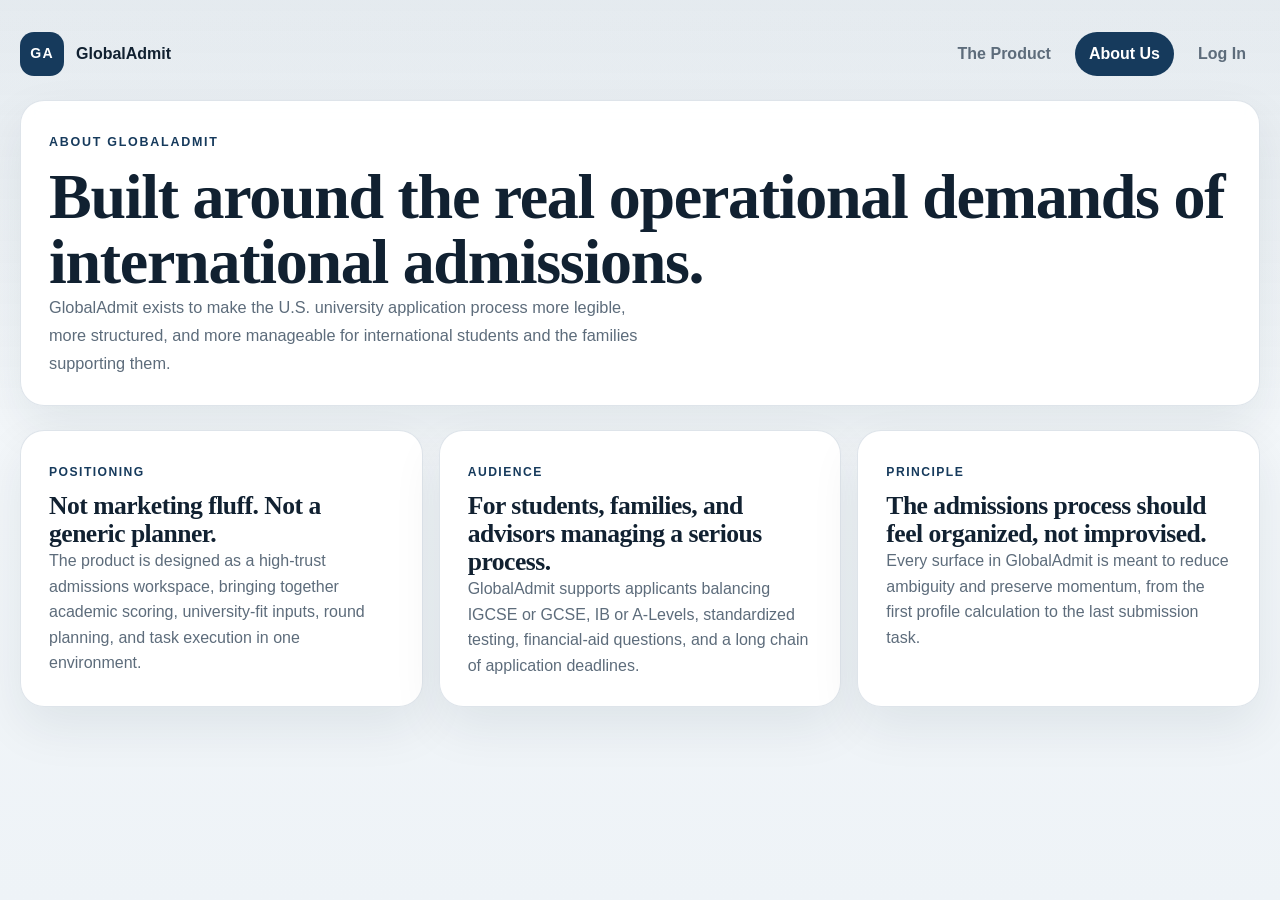
==== about.html @ 00c25569 "UI Improvement and Google Auth" ====
<!DOCTYPE html>
<html lang="en">
  <head>
    <meta charset="UTF-8" />
    <meta name="viewport" content="width=device-width, initial-scale=1.0" />
    <title>GlobalAdmit | About Us</title>
    <link rel="stylesheet" href="style.css" />
  </head>
  <body class="public-body">
    <main class="public-shell">
      <header class="public-header">
        <a class="public-brand" href="index.html" aria-label="GlobalAdmit home">
          <span class="public-brand-mark">GA</span>
          <span>GlobalAdmit</span>
        </a>

        <nav class="public-nav" aria-label="Primary">
          <a class="public-nav-link" href="index.html">The Product</a>
          <a class="public-nav-link is-active" href="about.html" aria-current="page">About Us</a>
          <a class="public-nav-link" href="login.html">Log In</a>
        </nav>
      </header>

      <section class="public-page-hero card">
        <p class="eyebrow">About GlobalAdmit</p>
        <h1>Built around the real operational demands of international admissions.</h1>
        <p class="subtitle">
          GlobalAdmit exists to make the U.S. university application process more legible, more structured, and more
          manageable for international students and the families supporting them.
        </p>
      </section>

      <section class="public-grid public-grid-wide">
        <article class="public-section card">
          <p class="section-label">Positioning</p>
          <h2>Not marketing fluff. Not a generic planner.</h2>
          <p class="helper-text">
            The product is designed as a high-trust admissions workspace, bringing together academic scoring,
            university-fit inputs, round planning, and task execution in one environment.
          </p>
        </article>

        <article class="public-section card">
          <p class="section-label">Audience</p>
          <h2>For students, families, and advisors managing a serious process.</h2>
          <p class="helper-text">
            GlobalAdmit supports applicants balancing IGCSE or GCSE, IB or A-Levels, standardized testing,
            financial-aid questions, and a long chain of application deadlines.
          </p>
        </article>

        <article class="public-section card">
          <p class="section-label">Principle</p>
          <h2>The admissions process should feel organized, not improvised.</h2>
          <p class="helper-text">
            Every surface in GlobalAdmit is meant to reduce ambiguity and preserve momentum, from the first profile
            calculation to the last submission task.
          </p>
        </article>
      </section>
    </main>
  </body>
</html>
---- style.css ----
:root {
  color-scheme: light;
  --bg: #eef3f7;
  --bg-strong: #e4ebf1;
  --surface: rgba(255, 255, 255, 0.96);
  --surface-muted: #f6f9fc;
  --surface-accent: #edf4fb;
  --text: #112131;
  --muted: #5d6c7b;
  --line: rgba(128, 150, 173, 0.26);
  --line-strong: rgba(92, 118, 145, 0.38);
  --accent: #163a5c;
  --accent-strong: #0f2a42;
  --accent-soft: #eaf1f8;
  --accent-soft-strong: #dfe9f4;
  --success-bg: #e3f1e7;
  --success-text: #1f5a34;
  --info-bg: #e5effa;
  --info-text: #24527a;
  --warning-bg: #fdf1dd;
  --warning-text: #8b5a1f;
  --danger-bg: #fbe6e4;
  --danger-text: #8e3030;
  --shadow: 0 20px 50px rgba(17, 33, 49, 0.08);
  --shadow-soft: 0 10px 26px rgba(17, 33, 49, 0.05);
  --radius-xl: 24px;
  --radius-lg: 20px;
  --radius-md: 16px;
  --radius-sm: 14px;
}

*,
*::before,
*::after {
  box-sizing: border-box;
}

html {
  scroll-behavior: smooth;
}

body {
  margin: 0;
  min-height: 100vh;
  font-family: "Avenir Next", "Segoe UI Variable Text", "Segoe UI", "Helvetica Neue", sans-serif;
  color: var(--text);
  line-height: 1.5;
  background: linear-gradient(180deg, #f7fafc 0%, var(--bg) 100%);
}

body::before {
  content: "";
  position: fixed;
  inset: 0 0 auto;
  height: 420px;
  background: linear-gradient(180deg, rgba(22, 58, 92, 0.08), rgba(22, 58, 92, 0));
  pointer-events: none;
  z-index: -1;
}

h1,
h2,
h3,
h4,
legend {
  margin: 0;
  font-family: "Iowan Old Style", "Palatino Linotype", "Book Antiqua", Georgia, serif;
  letter-spacing: -0.02em;
}

p {
  margin: 0;
}

button,
input,
select,
textarea {
  font: inherit;
}

button,
input,
select,
textarea {
  -webkit-tap-highlight-color: transparent;
}

button {
  border: 1px solid transparent;
  border-radius: var(--radius-sm);
  padding: 13px 18px;
  font-weight: 700;
  background: var(--accent);
  color: #ffffff;
  cursor: pointer;
  box-shadow: var(--shadow-soft);
  transition:
    transform 160ms ease,
    background-color 160ms ease,
    border-color 160ms ease,
    color 160ms ease,
    box-shadow 160ms ease;
}

button:hover {
  transform: translateY(-1px);
  background: var(--accent-strong);
}

button:focus-visible,
input:focus-visible,
select:focus-visible,
textarea:focus-visible {
  outline: 3px solid rgba(22, 58, 92, 0.18);
  outline-offset: 2px;
}

button:disabled,
input:disabled,
select:disabled,
textarea:disabled {
  cursor: not-allowed;
  opacity: 0.6;
  box-shadow: none;
}

input,
select,
textarea {
  width: 100%;
  padding: 13px 14px;
  border: 1px solid var(--line-strong);
  border-radius: var(--radius-sm);
  background: var(--surface-muted);
  color: var(--text);
  transition:
    border-color 160ms ease,
    background-color 160ms ease,
    box-shadow 160ms ease;
}

input::placeholder,
textarea::placeholder {
  color: #7d8a96;
}

input:hover,
select:hover,
textarea:hover {
  border-color: rgba(22, 58, 92, 0.28);
}

.secondary-button {
  background: var(--accent-soft);
  border-color: rgba(22, 58, 92, 0.12);
  color: var(--accent);
}

.secondary-button:hover {
  background: var(--accent-soft-strong);
  color: var(--accent-strong);
}

.app-shell {
  width: min(1320px, calc(100% - 40px));
  margin: 0 auto;
  padding: 32px 0 64px;
}

.app-content {
  display: grid;
  gap: 24px;
}

body.signed-out .app-shell {
  min-height: 100vh;
  display: grid;
  align-items: center;
}

.card {
  padding: 28px;
  border: 1px solid var(--line);
  border-radius: var(--radius-xl);
  background: var(--surface);
  box-shadow: var(--shadow);
  backdrop-filter: blur(8px);
}

.eyebrow {
  display: inline-flex;
  align-items: center;
  gap: 8px;
  margin-bottom: 12px;
  color: var(--accent);
  font-size: 0.78rem;
  font-weight: 800;
  letter-spacing: 0.14em;
  text-transform: uppercase;
}

.subtitle {
  max-width: 68ch;
  color: var(--muted);
  font-size: 1.02rem;
  line-height: 1.7;
}

.helper-text {
  color: var(--muted);
  line-height: 1.6;
}

.page-intro,
.subsection-copy,
.board-note {
  color: var(--muted);
  line-height: 1.6;
}

.page-intro {
  margin-top: 8px;
  max-width: 72ch;
}

.section-heading {
  display: flex;
  align-items: flex-start;
  gap: 16px;
  margin-bottom: 24px;
}

.section-heading-compact {
  margin-bottom: 20px;
}

.section-number {
  display: inline-flex;
  align-items: center;
  justify-content: center;
  min-width: 48px;
  height: 48px;
  padding: 0 16px;
  border-radius: 999px;
  background: var(--accent-soft);
  color: var(--accent);
  font-size: 0.8rem;
  font-weight: 800;
  letter-spacing: 0.14em;
  text-transform: uppercase;
}

h1 {
  font-size: clamp(2.3rem, 5vw, 4rem);
  line-height: 1.02;
}

h2 {
  font-size: clamp(1.5rem, 2vw, 1.95rem);
  line-height: 1.1;
}

h3 {
  font-size: 1.18rem;
  line-height: 1.2;
}

h4 {
  font-size: 1rem;
  line-height: 1.3;
}

.auth-shell {
  margin-bottom: 24px;
}

.auth-shell-grid {
  display: grid;
  grid-template-columns: minmax(0, 1.15fr) minmax(420px, 0.85fr);
  gap: 24px;
  align-items: stretch;
}

.auth-context-panel {
  padding: 20px 6px;
}

.auth-context-panel h1 {
  max-width: 12ch;
}

.auth-subtitle {
  margin-top: 18px;
  max-width: 60ch;
}

.auth-highlights {
  display: grid;
  gap: 14px;
  margin-top: 28px;
}

.highlight-card {
  padding: 20px 22px;
  border: 1px solid var(--line);
  border-radius: var(--radius-lg);
  background: rgba(255, 255, 255, 0.74);
  box-shadow: var(--shadow-soft);
}

.highlight-card h2 {
  font-size: 1.18rem;
}

.highlight-card p {
  margin-top: 8px;
  color: var(--muted);
}

.auth-panel {
  align-self: center;
}

.auth-shell-top {
  display: flex;
  align-items: flex-start;
  justify-content: space-between;
  gap: 16px;
  margin-bottom: 18px;
}

.auth-eyebrow {
  margin-bottom: 8px;
}

.auth-status {
  min-height: 24px;
  margin-top: 10px;
}

.auth-status-error {
  color: var(--danger-text);
}

.auth-form {
  display: grid;
  grid-template-columns: repeat(2, minmax(0, 1fr));
  gap: 16px;
  align-items: end;
}

.auth-actions {
  grid-column: 1 / -1;
  display: flex;
  gap: 12px;
  flex-wrap: wrap;
}

.auth-actions button {
  min-width: 170px;
}

.auth-footnote {
  margin-top: 18px;
  color: var(--muted);
  font-size: 0.94rem;
}

.masthead {
  background: linear-gradient(180deg, rgba(255, 255, 255, 0.98) 0%, rgba(250, 252, 254, 0.98) 100%);
}

.masthead-top {
  display: flex;
  align-items: flex-start;
  justify-content: space-between;
  gap: 20px;
}

.brand-lockup {
  display: flex;
  align-items: flex-start;
  gap: 18px;
  max-width: 760px;
}

.brand-kicker {
  display: inline-flex;
  align-items: center;
  justify-content: center;
  min-width: 120px;
  padding: 10px 14px;
  border-radius: 999px;
  background: var(--accent-soft);
  color: var(--accent);
  font-size: 0.82rem;
  font-weight: 800;
  letter-spacing: 0.12em;
  text-transform: uppercase;
}

.brand-name {
  font-size: 1.46rem;
}

.brand-note {
  margin-top: 8px;
  max-width: 60ch;
  color: var(--muted);
}

.masthead-actions {
  min-width: 260px;
  display: grid;
  justify-items: end;
  gap: 12px;
}

.app-session-status {
  max-width: 320px;
  text-align: right;
}

.masthead-body {
  display: grid;
  grid-template-columns: minmax(0, 1.4fr) minmax(280px, 0.75fr);
  gap: 20px;
  margin-top: 28px;
  padding-top: 24px;
  border-top: 1px solid var(--line);
}

.hero-copy h1 {
  max-width: 12ch;
}

.hero-side-note {
  padding: 22px;
  border: 1px solid rgba(22, 58, 92, 0.12);
  border-radius: var(--radius-lg);
  background: var(--surface-accent);
  align-self: start;
}

.hero-side-label {
  color: var(--accent);
  font-size: 0.82rem;
  font-weight: 800;
  letter-spacing: 0.12em;
  text-transform: uppercase;
}

.hero-side-copy {
  margin-top: 10px;
  color: var(--muted);
}

.overview-strip {
  display: grid;
  grid-template-columns: repeat(4, minmax(0, 1fr));
  gap: 12px;
  margin-top: 24px;
}

.overview-card {
  display: grid;
  gap: 8px;
  padding: 18px 20px;
  border: 1px solid var(--line);
  border-radius: var(--radius-lg);
  background: var(--surface-muted);
}

.overview-label {
  color: var(--muted);
  font-size: 0.84rem;
  font-weight: 700;
  letter-spacing: 0.02em;
}

.overview-card strong {
  font-size: 1.26rem;
  line-height: 1.2;
}

.top-nav {
  position: sticky;
  top: 14px;
  z-index: 5;
  display: grid;
  grid-template-columns: repeat(5, minmax(0, 1fr));
  gap: 12px;
  padding: 12px;
}

.nav-button {
  display: grid;
  gap: 6px;
  justify-items: start;
  width: 100%;
  min-height: 92px;
  padding: 16px 18px;
  background: transparent;
  border: 1px solid transparent;
  color: var(--text);
  box-shadow: none;
}

.nav-button:hover {
  transform: none;
  background: var(--surface-muted);
  border-color: var(--line);
}

.nav-button-active {
  background: var(--accent-soft);
  border-color: rgba(22, 58, 92, 0.16);
  color: var(--accent-strong);
}

.nav-button-label {
  font-size: 1rem;
  font-weight: 800;
  line-height: 1.2;
}

.nav-button-meta {
  color: var(--muted);
  font-size: 0.86rem;
  line-height: 1.45;
  text-align: left;
}

.page-view {
  display: none;
}

.page-view-active {
  display: block;
}

.workspace-grid,
.planner-board,
.status-board,
.preference-grid,
.preference-detail-grid,
.task-form-grid,
.form-grid,
.planner-summary-grid,
.metrics-grid,
.breakdown-grid {
  display: grid;
  gap: 16px;
}

.workspace-grid-scorer {
  grid-template-columns: minmax(0, 1.55fr) minmax(320px, 0.72fr);
  align-items: start;
}

.workspace-grid-preferences {
  grid-template-columns: minmax(0, 1.35fr) minmax(320px, 0.78fr);
  align-items: start;
}

.workspace-grid-tasks {
  grid-template-columns: minmax(320px, 0.9fr) minmax(0, 1.15fr);
  align-items: start;
}

.workspace-sidebar {
  position: sticky;
  top: 122px;
  display: grid;
  gap: 24px;
}

.page-card-header {
  display: flex;
  align-items: flex-start;
  justify-content: space-between;
  gap: 16px;
}

.page-banner {
  margin-bottom: 24px;
}

.section-actions {
  display: flex;
  gap: 12px;
}

.section-actions-inline {
  flex-shrink: 0;
}

.profile-stack {
  display: grid;
  gap: 22px;
}

.subsection {
  padding: 22px;
  border: 1px solid var(--line);
  border-radius: var(--radius-lg);
  background: var(--surface-muted);
}

.subsection-header,
.planner-round-header {
  display: flex;
  align-items: flex-start;
  justify-content: space-between;
  gap: 16px;
  margin-bottom: 16px;
}

.subsection-copy {
  margin-top: 6px;
}

.subject-group + .subject-group {
  margin-top: 16px;
}

.subject-group h4 {
  margin-bottom: 12px;
  color: var(--accent);
}

.field {
  display: flex;
  flex-direction: column;
  gap: 8px;
  min-width: 0;
}

.field > span {
  font-size: 0.95rem;
  font-weight: 700;
}

.curriculum-field {
  max-width: 340px;
}

.academic-track-grid {
  display: grid;
  gap: 20px;
}

.academic-section[hidden] {
  display: none !important;
}

.form-grid {
  grid-template-columns: repeat(2, minmax(0, 1fr));
}

.form-grid-testing {
  grid-template-columns: minmax(0, 1fr) minmax(0, 1fr);
  align-items: start;
}

.test-score-group {
  display: grid;
  gap: 16px;
}

.checkbox-field {
  align-content: start;
}

.checkbox-field input {
  width: 18px;
  height: 18px;
  margin: 0;
}

.checkbox-inline {
  display: flex;
  align-items: center;
  gap: 10px;
}

.checkbox-inline input {
  width: auto;
}

.subjects-list,
.activities-list,
.planner-list,
.status-list,
.task-list {
  display: grid;
  gap: 14px;
}

.planner-list {
  max-height: 34rem;
  overflow: auto;
  padding-right: 4px;
}

.subject-row,
.activity-row,
.status-card,
.task-card,
.planner-option {
  border: 1px solid var(--line);
  border-radius: var(--radius-lg);
  background: #ffffff;
}

.subject-row {
  display: grid;
  grid-template-columns: minmax(0, 1.8fr) minmax(150px, 0.85fr) auto;
  gap: 14px;
  align-items: end;
  padding: 18px;
}

.ib-subject-row,
.a-level-subject-row {
  grid-template-columns: minmax(0, 1.8fr) minmax(150px, 0.85fr);
}

.icon-button {
  background: #fff4f2;
  border-color: rgba(142, 48, 48, 0.14);
  color: var(--danger-text);
}

.icon-button:hover {
  background: #fee8e5;
}

.activity-row {
  display: grid;
  grid-template-columns: minmax(0, 1.45fr) minmax(220px, 0.7fr);
  grid-template-areas:
    "name impact"
    "description optimize";
  gap: 14px 22px;
  padding: 18px;
}

.activity-name-field {
  grid-area: name;
}

.activity-description-field {
  grid-area: description;
}

.activity-impact-field {
  grid-area: impact;
}

.activity-optimize {
  grid-area: optimize;
  display: flex;
  align-items: flex-start;
}

.activity-optimize-button {
  width: 100%;
}

.activity-description {
  min-height: 94px;
  resize: vertical;
}

.metrics-grid {
  grid-template-columns: repeat(5, minmax(0, 1fr));
  margin-top: 18px;
}

.metrics-grid-compact {
  grid-template-columns: repeat(2, minmax(0, 1fr));
}

.score-display {
  display: grid;
  gap: 6px;
  min-width: 0;
  padding: 18px;
  border: 1px solid var(--line);
  border-radius: var(--radius-lg);
  background: var(--surface-muted);
}

.score-display strong {
  font-size: 1.18rem;
  line-height: 1.2;
}

.score-display-primary {
  padding: 24px;
  background: linear-gradient(180deg, #f7fbff 0%, #edf4fb 100%);
  border-color: rgba(22, 58, 92, 0.14);
}

.score-label {
  color: var(--muted);
  font-size: 0.84rem;
  font-weight: 700;
  letter-spacing: 0.02em;
}

#profile-score-value {
  font-size: clamp(1.9rem, 4vw, 2.8rem);
  line-height: 1;
}

#profile-message {
  margin-top: 16px;
}

.score-panel button {
  width: 100%;
  margin-top: 18px;
}

.guidance-list {
  display: grid;
  gap: 10px;
  margin: 0;
  padding-left: 20px;
  color: var(--muted);
}

.breakdown-card {
  margin-top: 24px;
}

.breakdown-grid {
  grid-template-columns: repeat(4, minmax(0, 1fr));
}

.breakdown-item {
  padding: 16px;
  border: 1px solid var(--line);
  border-radius: var(--radius-md);
  background: var(--surface-muted);
}

.breakdown-item span {
  display: block;
  color: var(--muted);
  font-size: 0.88rem;
  line-height: 1.5;
}

.breakdown-item strong {
  display: block;
  margin-top: 8px;
  font-size: 1.14rem;
}

.preference-grid {
  grid-template-columns: repeat(2, minmax(0, 1fr));
}

.preference-detail-grid {
  grid-template-columns: minmax(0, 1.2fr) minmax(280px, 0.8fr);
  margin-top: 20px;
}

.ranking-list {
  display: grid;
  gap: 12px;
}

.ranking-item {
  display: flex;
  align-items: center;
  gap: 14px;
  padding: 16px;
  border: 1px solid var(--line);
  border-radius: var(--radius-md);
  background: #ffffff;
  cursor: grab;
  transition:
    transform 160ms ease,
    border-color 160ms ease,
    box-shadow 160ms ease;
}

.ranking-item:hover {
  border-color: rgba(22, 58, 92, 0.2);
  box-shadow: var(--shadow-soft);
}

.ranking-item:active {
  cursor: grabbing;
}

.ranking-item.dragging {
  opacity: 0.58;
  border-style: dashed;
  transform: scale(0.99);
}

.ranking-handle {
  display: inline-flex;
  align-items: center;
  justify-content: center;
  min-width: 46px;
  height: 46px;
  border-radius: 14px;
  background: var(--surface-muted);
  color: var(--muted);
  font-size: 0.78rem;
  font-weight: 800;
  letter-spacing: 0.08em;
  text-transform: uppercase;
}

.ranking-position {
  display: inline-flex;
  align-items: center;
  justify-content: center;
  min-width: 40px;
  height: 40px;
  border-radius: 50%;
  background: var(--accent-soft);
  color: var(--accent);
  font-weight: 800;
}

.ranking-label {
  font-weight: 700;
}

.option-group {
  margin: 0;
}

.option-group legend {
  padding: 0 6px;
  font-size: 1rem;
  font-weight: 700;
}

.choice-row {
  display: flex;
  align-items: center;
  gap: 12px;
  padding: 14px 16px;
  border: 1px solid var(--line);
  border-radius: var(--radius-md);
  background: #ffffff;
}

.choice-row + .choice-row {
  margin-top: 12px;
}

.choice-row input {
  width: 18px;
  height: 18px;
}

.planner-summary-grid {
  grid-template-columns: 1fr;
}

.summary-block {
  padding: 18px;
  border: 1px solid var(--line);
  border-radius: var(--radius-lg);
  background: var(--surface-muted);
}

.summary-block h3 {
  margin-bottom: 10px;
}

.summary-block .helper-text + .helper-text {
  margin-top: 8px;
}

.summary-list {
  margin: 12px 0 0;
  padding-left: 18px;
  color: var(--muted);
}

.summary-list li + li {
  margin-top: 6px;
}

.results-empty {
  display: grid;
  gap: 10px;
  padding: 20px;
  border: 1px dashed var(--line-strong);
  border-radius: var(--radius-lg);
  background: var(--surface-muted);
  color: var(--muted);
}

.planner-board {
  grid-template-columns: repeat(3, minmax(0, 1fr));
}

.planner-round-card,
.status-column {
  display: grid;
  gap: 18px;
  align-content: start;
}

.heading-ed {
  color: #1e557f;
}

.heading-ea {
  color: #4f3a75;
}

.heading-rd {
  color: var(--accent-strong);
}

.planner-controls {
  display: grid;
  gap: 14px;
}

.planner-control-field {
  min-width: 0;
}

.planner-option {
  display: grid;
  grid-template-columns: auto 1fr;
  gap: 14px;
  padding: 16px;
  transition:
    border-color 160ms ease,
    background-color 160ms ease,
    box-shadow 160ms ease;
}

.planner-option:hover {
  border-color: rgba(22, 58, 92, 0.2);
  background: #fbfdff;
  box-shadow: var(--shadow-soft);
}

.planner-option input {
  width: 18px;
  height: 18px;
  margin-top: 4px;
}

.planner-option-text {
  min-width: 0;
  display: grid;
  gap: 10px;
}

.planner-option-heading {
  display: flex;
  align-items: flex-start;
  justify-content: space-between;
  gap: 12px;
}

.planner-option strong {
  display: block;
  font-size: 0.99rem;
  line-height: 1.45;
}

.planner-deadline {
  color: var(--muted);
  font-size: 0.84rem;
  font-weight: 700;
  text-align: right;
}

.planner-option-meta {
  display: flex;
  align-items: center;
  gap: 10px;
  flex-wrap: wrap;
}

.planner-option-round {
  color: var(--muted);
  font-size: 0.9rem;
}

.planner-option-badges {
  display: flex;
  gap: 8px;
  flex-wrap: wrap;
}

.planner-option-disabled {
  opacity: 0.62;
}

.planner-restriction {
  display: inline-flex;
  align-items: center;
  justify-content: center;
  padding: 7px 10px;
  border-radius: 999px;
  background: #f7ede1;
  color: #8b5a1f;
  font-size: 0.78rem;
  font-weight: 800;
}

.badge {
  display: inline-flex;
  align-items: center;
  justify-content: center;
  padding: 7px 10px;
  border-radius: 999px;
  font-size: 0.78rem;
  font-weight: 800;
  letter-spacing: 0.02em;
}

.planner-category,
.fit-badge {
  min-width: 86px;
}

.badge-safety {
  background: var(--success-bg);
  color: var(--success-text);
}

.badge-match {
  background: var(--info-bg);
  color: var(--info-text);
}

.badge-target {
  background: var(--warning-bg);
  color: var(--warning-text);
}

.badge-reach {
  background: #f3e6dc;
  color: #8a4f26;
}

.badge-hard-reach {
  background: var(--danger-bg);
  color: var(--danger-text);
}

.fit-90-plus {
  background: #dcefe3;
  color: #1f5a34;
}

.fit-80s {
  background: #e6f1fb;
  color: #24527a;
}

.fit-70s {
  background: #edf2d8;
  color: #55641f;
}

.fit-60s {
  background: #faeedb;
  color: #8b5a1f;
}

.fit-50s {
  background: #f5e7df;
  color: #8a4f26;
}

.fit-below-50 {
  background: #f4e7ef;
  color: #6b3c58;
}

.status-board {
  grid-template-columns: repeat(3, minmax(0, 1fr));
}

.status-list {
  display: grid;
  gap: 14px;
}

.status-card {
  display: grid;
  gap: 16px;
  padding: 18px;
}

.status-card-main {
  display: grid;
  gap: 8px;
}

.status-card-topline {
  display: flex;
  align-items: flex-start;
  justify-content: space-between;
  gap: 12px;
}

.status-round-badge {
  background: var(--accent-soft);
  color: var(--accent);
}

.status-field {
  display: grid;
  gap: 10px;
  min-width: 0;
}

.status-label {
  display: inline-flex;
  align-items: center;
  justify-content: center;
  width: fit-content;
  min-width: 190px;
  padding: 8px 12px;
  border-radius: 999px;
  font-size: 0.84rem;
  font-weight: 800;
}

.status-working {
  background: #eceff3;
  color: #556372;
}

.status-applied {
  background: var(--info-bg);
  color: var(--info-text);
}

.status-rejected {
  background: var(--danger-bg);
  color: var(--danger-text);
}

.status-deferred {
  background: #f4e8dc;
  color: #8a4f26;
}

.status-waitlisted {
  background: var(--warning-bg);
  color: var(--warning-text);
}

.status-accepted {
  background: var(--success-bg);
  color: var(--success-text);
}

.status-enrolled {
  background: #dcedf8;
  color: #24527a;
}

.task-form {
  display: grid;
  gap: 20px;
}

.task-form-grid {
  grid-template-columns: repeat(2, minmax(0, 1fr));
}

.selection-toolbar,
.task-filter-bar,
.task-sort-bar,
.task-actions,
.task-meta {
  display: flex;
  gap: 12px;
  flex-wrap: wrap;
}

.task-sort-field {
  min-width: 220px;
}

.filter-button {
  background: var(--surface-muted);
  border-color: var(--line);
  color: var(--accent);
  box-shadow: none;
}

.filter-button:hover {
  background: var(--accent-soft);
}

.filter-button-active {
  background: var(--accent);
  border-color: var(--accent);
  color: #ffffff;
}

.task-card {
  display: grid;
  gap: 16px;
  padding: 20px;
}

.task-card-completed {
  background: #fbfdfb;
}

.task-card-top {
  display: flex;
  align-items: flex-start;
  justify-content: space-between;
  gap: 20px;
}

.task-main {
  flex: 1;
  display: grid;
  gap: 14px;
}

.task-title-row {
  display: flex;
  align-items: flex-start;
  justify-content: space-between;
  gap: 16px;
}

.task-card h3 {
  margin: 0;
  font-size: 1.08rem;
}

.task-card p {
  color: var(--muted);
}

.task-side {
  min-width: 220px;
  display: grid;
  gap: 12px;
  justify-items: end;
}

.task-meta {
  justify-content: flex-end;
}

.task-chip {
  display: inline-flex;
  align-items: center;
  justify-content: center;
  padding: 7px 12px;
  border: 1px solid var(--line);
  border-radius: 999px;
  background: #ffffff;
  color: var(--accent);
  font-size: 0.8rem;
  font-weight: 800;
}

.task-chip.priority-1-2 {
  background: #edf6ea;
  color: #2c6938;
}

.task-chip.priority-3-4 {
  background: #eaf2fb;
  color: #24527a;
}

.task-chip.priority-5-6 {
  background: #fdf1dd;
  color: #8b5a1f;
}

.task-chip.priority-7-8 {
  background: #f5e7df;
  color: #8a4f26;
}

.task-chip.priority-9-10 {
  background: var(--danger-bg);
  color: var(--danger-text);
}

.task-chip-status-upcoming {
  background: var(--info-bg);
  color: var(--info-text);
}

.task-chip-status-overdue {
  background: var(--danger-bg);
  color: var(--danger-text);
}

.task-chip-status-completed {
  background: var(--success-bg);
  color: var(--success-text);
}

.task-chip-auto {
  background: var(--accent-soft);
  color: var(--accent);
}

.task-remove-button {
  background: #fff3f1;
  border-color: rgba(142, 48, 48, 0.14);
  color: var(--danger-text);
}

.task-remove-button:hover {
  background: #fee8e5;
}

#app-content[hidden],
#auth-shell[hidden] {
  display: none !important;
}

@media (max-width: 1220px) {
  .overview-strip,
  .planner-board,
  .status-board {
    grid-template-columns: repeat(2, minmax(0, 1fr));
  }

  .workspace-grid-scorer,
  .workspace-grid-preferences,
  .workspace-grid-tasks {
    grid-template-columns: 1fr;
  }

  .workspace-sidebar {
    position: static;
  }

  .top-nav {
    grid-template-columns: repeat(3, minmax(0, 1fr));
  }

  .breakdown-grid {
    grid-template-columns: repeat(3, minmax(0, 1fr));
  }
}

@media (max-width: 980px) {
  .auth-shell-grid,
  .masthead-body,
  .preference-grid,
  .preference-detail-grid,
  .task-form-grid,
  .form-grid,
  .metrics-grid,
  .breakdown-grid {
    grid-template-columns: 1fr;
  }

  .metrics-grid-compact {
    grid-template-columns: repeat(2, minmax(0, 1fr));
  }

  .overview-strip,
  .planner-board,
  .status-board,
  .top-nav {
    grid-template-columns: repeat(2, minmax(0, 1fr));
  }

  .subject-row,
  .activity-row {
    grid-template-columns: 1fr;
  }

  .activity-row {
    grid-template-areas:
      "name"
      "impact"
      "description"
      "optimize";
  }

  .task-card-top {
    flex-direction: column;
  }

  .task-side,
  .task-meta {
    justify-items: start;
    justify-content: flex-start;
  }
}

@media (max-width: 720px) {
  .app-shell {
    width: min(100% - 20px, 1320px);
    padding-top: 20px;
    padding-bottom: 36px;
  }

  .card {
    padding: 22px;
    border-radius: 20px;
  }

  .masthead-top,
  .page-card-header,
  .auth-shell-top {
    flex-direction: column;
  }

  .brand-lockup {
    flex-direction: column;
    gap: 14px;
  }

  .masthead-actions {
    min-width: 0;
    justify-items: start;
  }

  .app-session-status {
    text-align: left;
  }

  .overview-strip,
  .planner-board,
  .status-board,
  .top-nav,
  .metrics-grid-compact {
    grid-template-columns: 1fr;
  }

  .auth-form,
  .auth-actions,
  .selection-toolbar {
    grid-template-columns: 1fr;
  }

  .auth-actions,
  .selection-toolbar {
    flex-direction: column;
    align-items: stretch;
  }

  .nav-button {
    min-height: auto;
  }

  .planner-option-heading,
  .status-card-topline,
  .task-title-row {
    flex-direction: column;
  }

  .planner-deadline {
    text-align: left;
  }

  .task-sort-field {
    min-width: 0;
    width: 100%;
  }
}

@media (prefers-reduced-motion: reduce) {
  html {
    scroll-behavior: auto;
  }

  *,
  *::before,
  *::after {
    transition: none !important;
    animation: none !important;
  }
}

.public-body {
  min-height: 100vh;
}

.public-shell {
  width: min(1240px, calc(100% - 40px));
  margin: 0 auto;
  padding: 32px 0 56px;
}

.public-header {
  display: flex;
  align-items: center;
  justify-content: space-between;
  gap: 20px;
  margin-bottom: 24px;
}

.public-brand {
  display: inline-flex;
  align-items: center;
  gap: 12px;
  color: var(--text);
  text-decoration: none;
  font-weight: 800;
}

.public-brand-mark {
  display: inline-flex;
  align-items: center;
  justify-content: center;
  width: 44px;
  height: 44px;
  border-radius: 14px;
  background: var(--accent);
  color: #ffffff;
  font-size: 0.88rem;
  letter-spacing: 0.08em;
}

.public-nav {
  display: flex;
  align-items: center;
  gap: 10px;
  flex-wrap: wrap;
}

.public-nav-link {
  display: inline-flex;
  align-items: center;
  justify-content: center;
  padding: 10px 14px;
  border-radius: 999px;
  color: var(--muted);
  text-decoration: none;
  font-weight: 700;
}

.public-nav-link:hover,
.public-nav-link:focus-visible {
  background: var(--surface-muted);
  color: var(--accent);
}

.public-nav-link.is-active {
  background: var(--accent);
  color: #ffffff;
}

.public-hero {
  display: grid;
  grid-template-columns: minmax(0, 1.25fr) minmax(320px, 0.85fr);
  gap: 20px;
  align-items: stretch;
}

.public-hero-copy {
  padding-right: 10px;
}

.public-actions {
  display: flex;
  gap: 12px;
  flex-wrap: wrap;
  margin-top: 22px;
}

.public-button {
  display: inline-flex;
  align-items: center;
  justify-content: center;
  min-height: 48px;
  padding: 0 18px;
  border: 1px solid transparent;
  border-radius: var(--radius-sm);
  background: var(--accent);
  color: #ffffff;
  text-decoration: none;
  font-weight: 800;
  box-shadow: var(--shadow-soft);
}

.public-button:hover,
.public-button:focus-visible {
  background: var(--accent-strong);
}

.public-button-secondary {
  background: var(--accent-soft);
  border-color: rgba(22, 58, 92, 0.12);
  color: var(--accent);
}

.public-button-secondary:hover,
.public-button-secondary:focus-visible {
  background: var(--accent-soft-strong);
  color: var(--accent-strong);
}

.public-highlight-grid,
.public-grid {
  display: grid;
  gap: 16px;
}

.public-highlight-card,
.public-section,
.public-page-hero {
  background: var(--surface);
}

.public-highlight-grid {
  grid-template-columns: 1fr;
}

.public-highlight-card {
  padding: 22px;
  border: 1px solid var(--line);
  border-radius: var(--radius-lg);
}

.public-highlight-card h2 {
  font-size: 1.18rem;
  line-height: 1.3;
}

.public-highlight-label,
.section-label {
  display: inline-flex;
  margin-bottom: 10px;
  color: var(--accent);
  font-size: 0.76rem;
  font-weight: 800;
  letter-spacing: 0.12em;
  text-transform: uppercase;
}

.public-grid {
  grid-template-columns: repeat(2, minmax(0, 1fr));
  margin-top: 24px;
}

.public-grid-wide {
  grid-template-columns: repeat(3, minmax(0, 1fr));
}

.public-page-hero {
  margin-bottom: 24px;
}

.login-layout {
  display: grid;
  grid-template-columns: minmax(0, 1fr) minmax(380px, 0.85fr);
  gap: 24px;
  align-items: center;
  min-height: calc(100vh - 180px);
}

.login-context {
  padding-right: 20px;
}

.login-page-card {
  max-width: 520px;
  width: 100%;
  justify-self: end;
}

.login-page-card .auth-shell-top {
  margin-bottom: 12px;
}

.auth-toggle {
  display: grid;
  grid-template-columns: repeat(2, minmax(0, 1fr));
  gap: 8px;
  padding: 6px;
  margin-bottom: 26px;
  border: 1px solid #d4dce7;
  border-radius: 999px;
  background: #eef2f7;
}

.auth-toggle-button {
  min-height: 60px;
  border-radius: 999px;
  background: transparent;
  color: #55657a;
  box-shadow: none;
  font-size: 0.98rem;
  font-weight: 800;
}

.auth-toggle-button:hover {
  transform: none;
  background: rgba(22, 58, 92, 0.08);
}

.auth-toggle-button.is-active {
  background: #355584;
  color: #ffffff;
}

.auth-form-stacked {
  grid-template-columns: 1fr;
}

.auth-form-stacked .field > span {
  font-size: 0.98rem;
  font-weight: 800;
  color: #1d3350;
}

.auth-form-stacked input {
  min-height: 74px;
  padding: 0 22px;
  border-color: #b8c4d5;
  border-radius: 20px;
  background: #ffffff;
  font-size: 1rem;
}

.auth-form-stacked input::placeholder {
  color: #b5b8bd;
}

.login-helper-text {
  margin-top: 2px;
  color: #627286;
  font-size: 0.98rem;
  line-height: 1.6;
}

.signup-consent {
  display: grid;
  grid-template-columns: auto 1fr;
  gap: 12px;
  align-items: center;
  margin-top: 4px;
  color: #4d5c71;
  font-size: 0.98rem;
  line-height: 1.5;
}

.signup-consent[hidden] {
  display: none !important;
}

.signup-consent input {
  width: 20px;
  height: 20px;
  margin: 0;
  align-self: center;
}

.signup-consent a {
  color: #355584;
  font-weight: 700;
  text-decoration: underline;
}

.auth-actions-stacked {
  grid-column: auto;
  justify-content: stretch;
}

.auth-actions-stacked button {
  width: 100%;
  min-height: 72px;
  border-radius: 999px;
  background: #355584;
  font-size: 1rem;
}

.login-divider {
  display: grid;
  grid-template-columns: 1fr auto 1fr;
  align-items: center;
  gap: 14px;
  margin: 28px 0;
  color: #627286;
  font-size: 0.95rem;
  font-weight: 700;
}

.login-divider span {
  height: 1px;
  background: #d7dfeb;
}

.google-auth-button {
  width: 100%;
  min-height: 72px;
  display: inline-flex;
  align-items: center;
  justify-content: center;
  gap: 14px;
  border: 1px solid #b8c4d5;
  border-radius: 999px;
  background: #ffffff;
  color: #355584;
  font-size: 1rem;
  font-weight: 800;
  box-shadow: none;
}

.google-auth-button:hover {
  transform: none;
  background: #f8fbff;
  border-color: #9eb0c8;
}

.google-auth-button img {
  width: 28px;
  height: 28px;
}

.legal-page {
  margin-bottom: 24px;
}

@media (max-width: 980px) {
  .public-hero,
  .public-grid,
  .public-grid-wide,
  .login-layout {
    grid-template-columns: 1fr;
  }

  .login-page-card {
    justify-self: stretch;
    max-width: none;
  }
}

@media (max-width: 720px) {
  .public-shell {
    width: min(100% - 20px, 1240px);
    padding-top: 20px;
  }

  .public-header {
    flex-direction: column;
    align-items: flex-start;
  }

  .auth-toggle {
    grid-template-columns: 1fr;
    border-radius: 24px;
  }
}
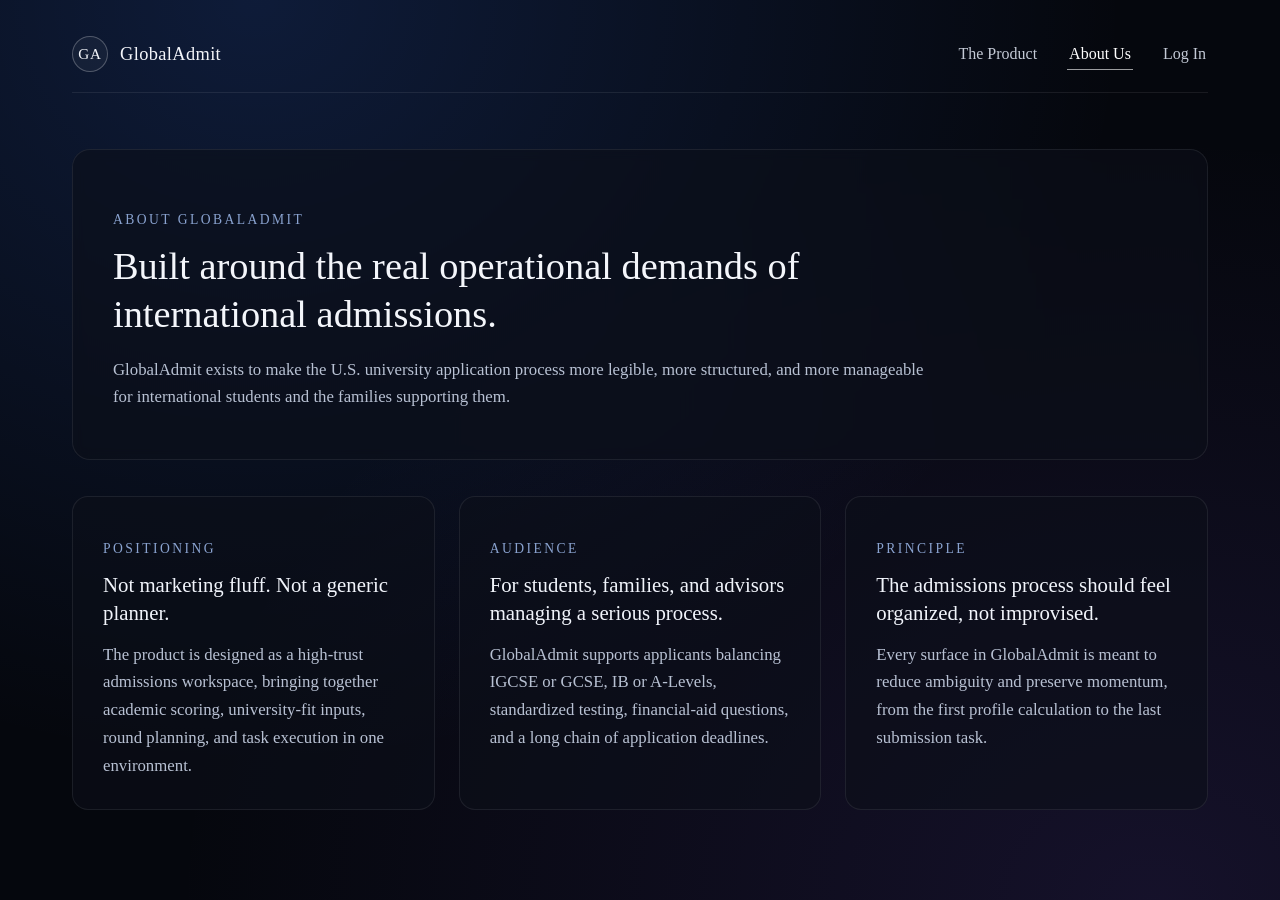
==== commit 138260f2: "Add files via upload" ====
--- a/about.html
+++ b/about.html
@@ -4,7 +4,129 @@
     <meta charset="UTF-8" />
     <meta name="viewport" content="width=device-width, initial-scale=1.0" />
     <title>GlobalAdmit | About Us</title>
-    <link rel="stylesheet" href="style.css" />
+    <style>
+      *, *::before, *::after { box-sizing: border-box; }
+      html, body {
+        margin: 0;
+        padding: 0;
+        background: #05070d;
+        color: #e8ecf3;
+        font-family: "Times New Roman", Times, serif;
+      }
+      body {
+        min-height: 100vh;
+        background:
+          radial-gradient(ellipse at 20% 0%, rgba(56, 120, 255, 0.18), transparent 60%),
+          radial-gradient(ellipse at 90% 100%, rgba(120, 80, 220, 0.14), transparent 60%),
+          #05070d;
+      }
+      .public-shell {
+        max-width: 1200px;
+        margin: 0 auto;
+        padding: 28px 32px 80px;
+      }
+      .public-header {
+        display: flex;
+        align-items: center;
+        justify-content: space-between;
+        padding: 8px 0 20px;
+        border-bottom: 1px solid rgba(255, 255, 255, 0.08);
+      }
+      .public-brand {
+        display: inline-flex;
+        align-items: center;
+        gap: 12px;
+        text-decoration: none;
+        color: #f3f5fa;
+        font-size: 1.15rem;
+        letter-spacing: 0.02em;
+      }
+      .public-brand-mark {
+        display: inline-grid;
+        place-items: center;
+        width: 36px;
+        height: 36px;
+        border-radius: 50%;
+        border: 1px solid rgba(255, 255, 255, 0.25);
+        background: rgba(255, 255, 255, 0.04);
+        font-size: 0.95rem;
+        letter-spacing: 0.05em;
+      }
+      .public-nav { display: flex; gap: 28px; }
+      .public-nav-link {
+        color: #c4cad6;
+        text-decoration: none;
+        font-size: 1rem;
+        padding: 6px 2px;
+        border-bottom: 1px solid transparent;
+        transition: color 160ms ease, border-color 160ms ease;
+      }
+      .public-nav-link:hover { color: #ffffff; }
+      .public-nav-link.is-active {
+        color: #ffffff;
+        border-bottom-color: rgba(255, 255, 255, 0.6);
+      }
+
+      .public-page-hero {
+        margin-top: 56px;
+        padding: 48px 40px;
+        border-radius: 18px;
+        border: 1px solid rgba(255, 255, 255, 0.08);
+        background: rgba(12, 16, 26, 0.6);
+        backdrop-filter: blur(6px);
+        margin-bottom: 36px;
+      }
+      .public-page-hero h1 {
+        font-size: clamp(1.8rem, 3vw, 2.6rem);
+        line-height: 1.25;
+        font-weight: 400;
+        margin: 0 0 18px;
+        color: #f4f6fb;
+        max-width: 820px;
+      }
+
+      .eyebrow, .section-label {
+        display: inline-block;
+        font-size: 0.85rem;
+        letter-spacing: 0.18em;
+        text-transform: uppercase;
+        color: #8aa3d0;
+        margin-bottom: 14px;
+      }
+      .subtitle, .helper-text {
+        color: #b8c1d3;
+        line-height: 1.65;
+        font-size: 1.05rem;
+        margin: 0;
+        max-width: 820px;
+      }
+
+      .public-grid {
+        display: grid;
+        grid-template-columns: repeat(3, 1fr);
+        gap: 24px;
+      }
+      .public-section {
+        padding: 30px;
+        border-radius: 16px;
+        border: 1px solid rgba(255, 255, 255, 0.08);
+        background: rgba(12, 16, 26, 0.6);
+      }
+      .public-section h2 {
+        font-size: 1.3rem;
+        font-weight: 400;
+        line-height: 1.35;
+        color: #f1f4fb;
+        margin: 0 0 14px;
+      }
+
+      @media (max-width: 880px) {
+        .public-grid { grid-template-columns: 1fr; }
+        .public-nav { gap: 18px; }
+        .public-shell { padding: 20px 18px 60px; }
+        .public-page-hero { padding: 32px 24px; }
+      }
+    </style>
   </head>
   <body class="public-body">
     <main class="public-shell">
